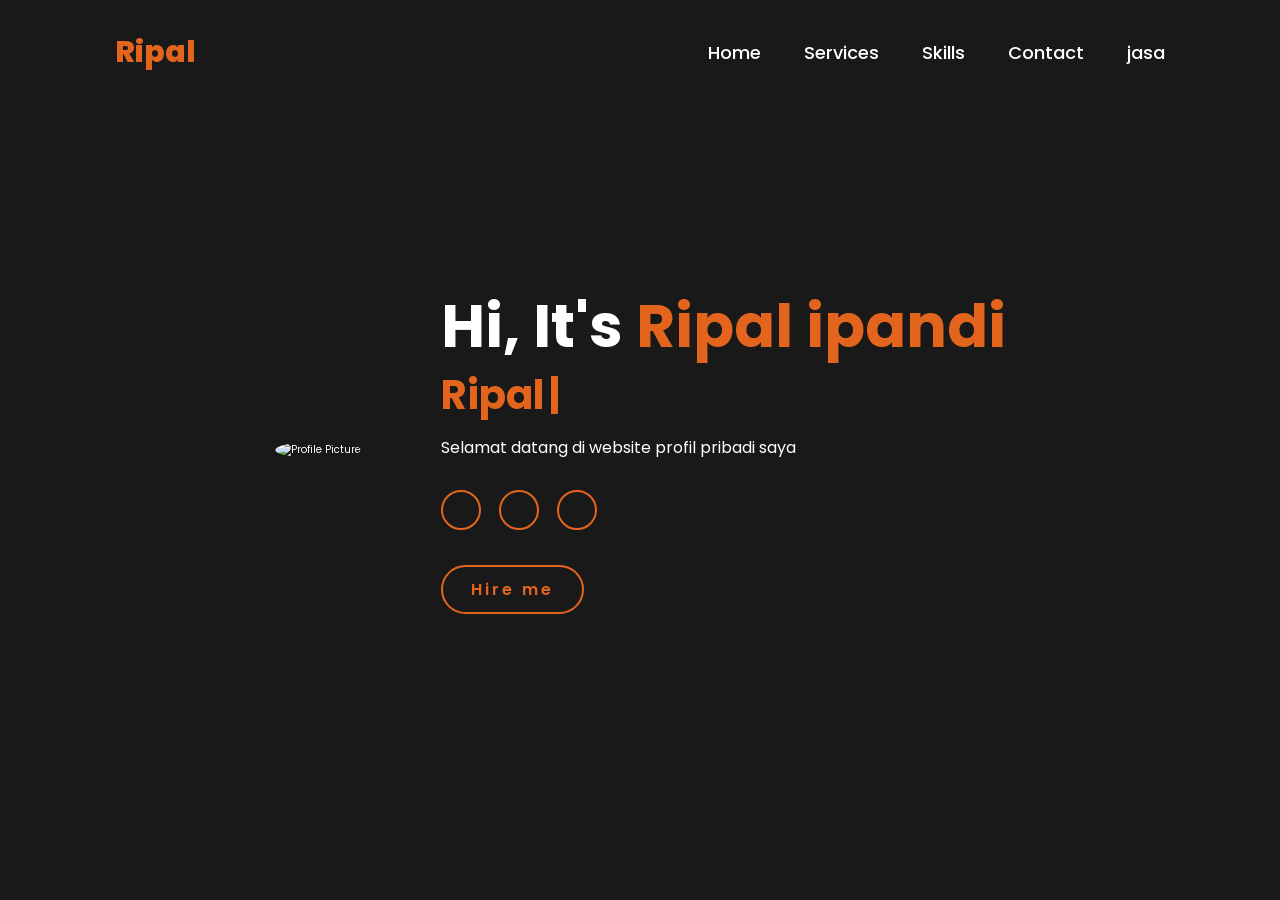
==== index.html @ 41887614 "Update index.html" ====
<!DOCTYPE html>
<html lang="en">
  <head>
    <meta charset="UTF-8" />
    <meta name="viewport" content="width=device-width, initial-scale=1.0" />
    <link
      rel="stylesheet"
      href="https://cdnjs.cloudflare.com/ajax/libs/font-awesome/6.5.2/css/all.min.css"
    />
    <link rel="stylesheet" href="css/style.css" />
    <title>Portfolio Website</title>
  </head>
  <body>
    <header>
      <a href="#" class="logo">Ripal</a>
      <nav>
        <a href="index.html">Home</a>
        <a href="services.html">Services</a>
        <a href="skills.html">Skills</a>
        <a href="contact.html">Contact</a>
        <a href="jasa.html">jasa</a>
      </nav>
    </header>
    <section class="home">
      <div class="home-img">
        <img
          src="https://ibb.co.com/NdtV3vMz"
          alt="Profile Picture"
        />
      </div>
      <div class="home-content">
        <h1>Hi, It's <span>Ripal ipandi</span></h1>
        <h3 class="typing-text"><span></span><span class="cursor">|</span></h3>
        <p>
          Selamat datang di website profil pribadi saya
        </p>
        <div class="social-icons">
         
  
          <a href="https://discord.gg/ngMMDXkQB"></i></a>
          <a href="https://www.instagram.com/ripalipandi14?utm_source=qr&igsh=MWpwNnZhbjR0bDN3dQ== class="fa-brands fa-instagram"></i></a>
          <a href=tiktok.com/@palltzyyy91"></i></a>
          
        </div>
        <a href="#" class="btn">Hire me</a>
      </div>
    </section>

    <script>
      // Typing effect for typing-text
      const typingText = document.querySelector(".typing-text span");
      const cursor = document.querySelector(".cursor");
      const words = ["Ripal si alienss"];
      let wordIndex = 0;
      let charIndex = 0;
      let isDeleting = false;

      function typeEffect() {
        const currentWord = words[wordIndex];
        const displayedText = isDeleting
          ? currentWord.substring(0, charIndex--)
          : currentWord.substring(0, charIndex++);

        typingText.textContent = displayedText;
        cursor.style.left = `${typingText.offsetWidth}px`; // Update cursor position

        if (!isDeleting && charIndex === currentWord.length) {
          isDeleting = true;
          setTimeout(typeEffect, 2000); // Pause before deleting
        } else if (isDeleting && charIndex === 0) {
          isDeleting = false;
          wordIndex = (wordIndex + 1) % words.length;
          setTimeout(typeEffect, 500); // Pause before typing next word
        } else {
          setTimeout(typeEffect, isDeleting ? 100 : 200);
        }
      }

      document.addEventListener("DOMContentLoaded", typeEffect);
    </script>
  </body>
</html>
---- css/style.css ----
/* Subscribe Tamzidan Mahdiyin di youtube untuk mendapatkan banyak template keren lainny. */

@import url("https://fonts.googleapis.com/css2?family=Poppins:wght@100;200;300;400;500;600&display=swap");

* {
  margin: 0;
  padding: 0;
  box-sizing: border-box;
  text-decoration: none;
  border: none;
  outline: none;
  font-family: "Poppins", sans-serif;
}

html {
  font-size: 62.5%;
}

body {
  width: 100%;
  height: 100vh;
  overflow-x: hidden;
  background-color: #191919;
  color: white;
}

header {
  margin-top: 20px;
  position: fixed;
  top: 0;
  left: 0;
  width: 100%;
  padding: 1rem 9%;
  background-color: transparent;
  display: flex;
  justify-content: space-between;
  align-items: center;
  z-index: 100;
}

.logo {
  font-size: 3rem;
  color: #e3651d;
  font-weight: 800;
  cursor: pointer;
  transition: 0.5s ease;
}

.logo:hover {
  transform: scale(1.1);
}

nav a {
  font-size: 1.8rem;
  color: white;
  margin-left: 4rem;
  font-weight: 500;
  transition: 0.3s ease;
  border-bottom: 3px solid transparent;
}

nav a:hover,
nav a.active {
  color: #e3651d;
  border-bottom: 3px solid #e3651d;
}

@media (max-width: 995px) {
  nav {
    position: absolute;
    display: none;
    top: 0;
    right: 0;
    width: 40%;
    border-left: 3px solid #e3651d;
    border-bottom: 3px solid #e3651d;
    border-bottom-left-radius: 2rem;
    padding: 1rem;
    background-color: #161616;
  }

  nav.active {
    display: block;
  }

  nav a {
    display: block;
    font-size: 2rem;
    margin: 3rem 0;
  }

  nav a:hover,
  nav a.active {
    padding: 1rem;
    border-radius: 0.5rem;
    border-bottom: 0.5rem solid #e3651d;
  }
}

section {
  min-height: 100vh;
  padding: 5rem 9% 5rem;
}

.home {
  display: flex;
  justify-content: center;
  align-items: center;
  gap: 8rem;
  background-color: #191919;
}

.home .home-content h1 {
  font-size: 6rem;
  font-weight: 700;
  line-height: 1.3;
}

span {
  color: #e3651d;
}

.home-content h3 {
  font-size: 4rem;
  margin-bottom: 1rem;
  font-weight: 700;
}

.home-content p {
  font-size: 1.6rem;
}

.home-img {
  border-radius: 50%;
}

.home-img img {
  position: relative;
  width: 32vw;
  border-radius: 50%;
  box-shadow: 0 0 25px solid #e3651d;
  cursor: pointer;
  transition: 0.2s linear;
}

.home-img img:hover {
  transform: scale(1.05);
}

.social-icons a {
  display: inline-flex;
  justify-content: center;
  align-items: center;
  width: 4rem;
  height: 4rem;
  background-color: transparent;
  border: 0.2rem solid #e3651d;
  font-size: 2rem;
  border-radius: 50%;
  margin: 3rem 1.5rem 3rem 0;
  transition: 0.3s ease;
  color: #e3651d;
}

..social-icons a {
  display: inline-flex;
  justify-content: center;
  align-items: center;
  width: 4rem;
  height: 4rem;
  margin: 3rem 1.5rem 3rem 0;

  background-color: transparent;
  border: 0.2rem solid #e3651d;
  border-radius: 50%;

  color: #e3651d;
  font-size: 2rem;

  transition: all 0.3s ease;
}

.social-icons a:hover {
  background-color: #e3651d;
  color: #191919;

  transform: scale(1.15) translateY(-5px);
  box-shadow: 0 0 25px #e3651d;
}

.btn {
  display: inline-block;
  padding: 1rem 2.8rem;

  background-color: #191919;
  border: 2px solid #e3651d;
  border-radius: 4rem;

  color: #e3651d;
  font-size: 1.6rem;
  font-weight: 600;
  letter-spacing: 0.3rem;

  cursor: pointer;
  transition: all 0.3s ease;
}

.btn:hover {
  background-color: #e3651d;
  color: #191919;

  transform: scale(1.05);
  box-shadow: 0 0 25px #e3651d;
}

.typing-text {
  position: relative;

  font-size: 3.4rem;
  font-weight: 600;

  display: inline-block;
}

.cursor {
  display: inline-block;
  margin-left: 5px;

  font-weight: bold;
  color: #e3651d;

  animation: blink 0.7s infinite;
}

@keyframes blink {
  50% {
    opacity: 0;
  }
}

@keyframes blink {
  50% {
    opacity: 0;
  }
}

@media (max-width: 1000px) {
  .home {
    gap: 4rem;
  }
}

@media (max-width: 995px) {
  .home {
    flex-direction: column;
    margin: 5rem 4rem;
  }

  .home .home-content h3 {
    font-size: 2.5rem;
  }

  .home-content h1 {
    font-size: 5rem;
  }

  .home-img img {
    width: 70vw;
    margin-top: 4rem;
  }
}

/* Subscribe Tamzidan Mahdiyin di youtube untuk mendapatkan banyak template keren lainny. */
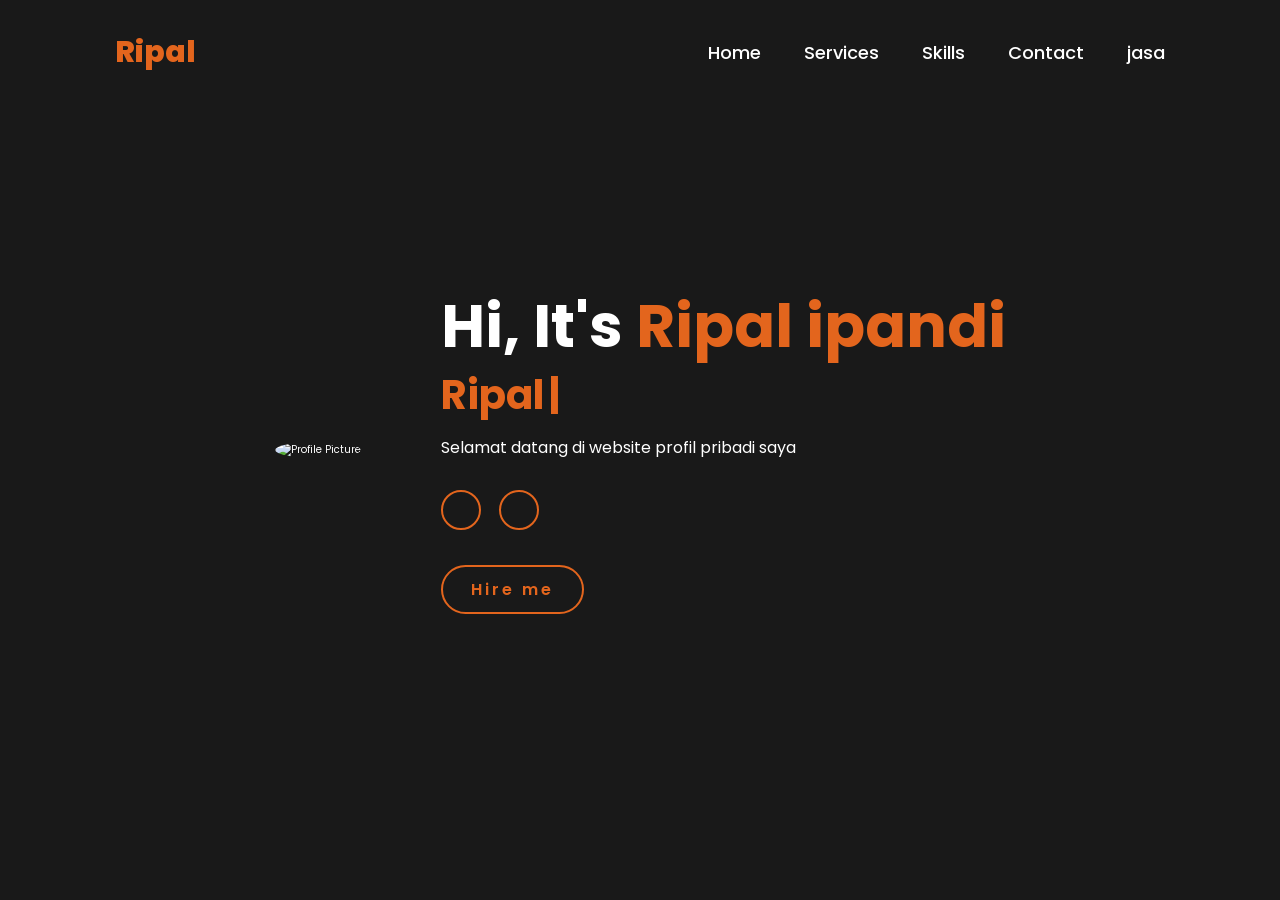
==== commit 8ed8646f: "Update index.html" ====
--- a/index.html
+++ b/index.html
@@ -39,7 +39,7 @@
   
           <a href="https://discord.gg/ngMMDXkQB"></i></a>
           <a href="https://www.instagram.com/ripalipandi14?utm_source=qr&igsh=MWpwNnZhbjR0bDN3dQ== class="fa-brands fa-instagram"></i></a>
-          <a href=tiktok.com/@palltzyyy91"></i></a>
+        
           
         </div>
         <a href="#" class="btn">Hire me</a>
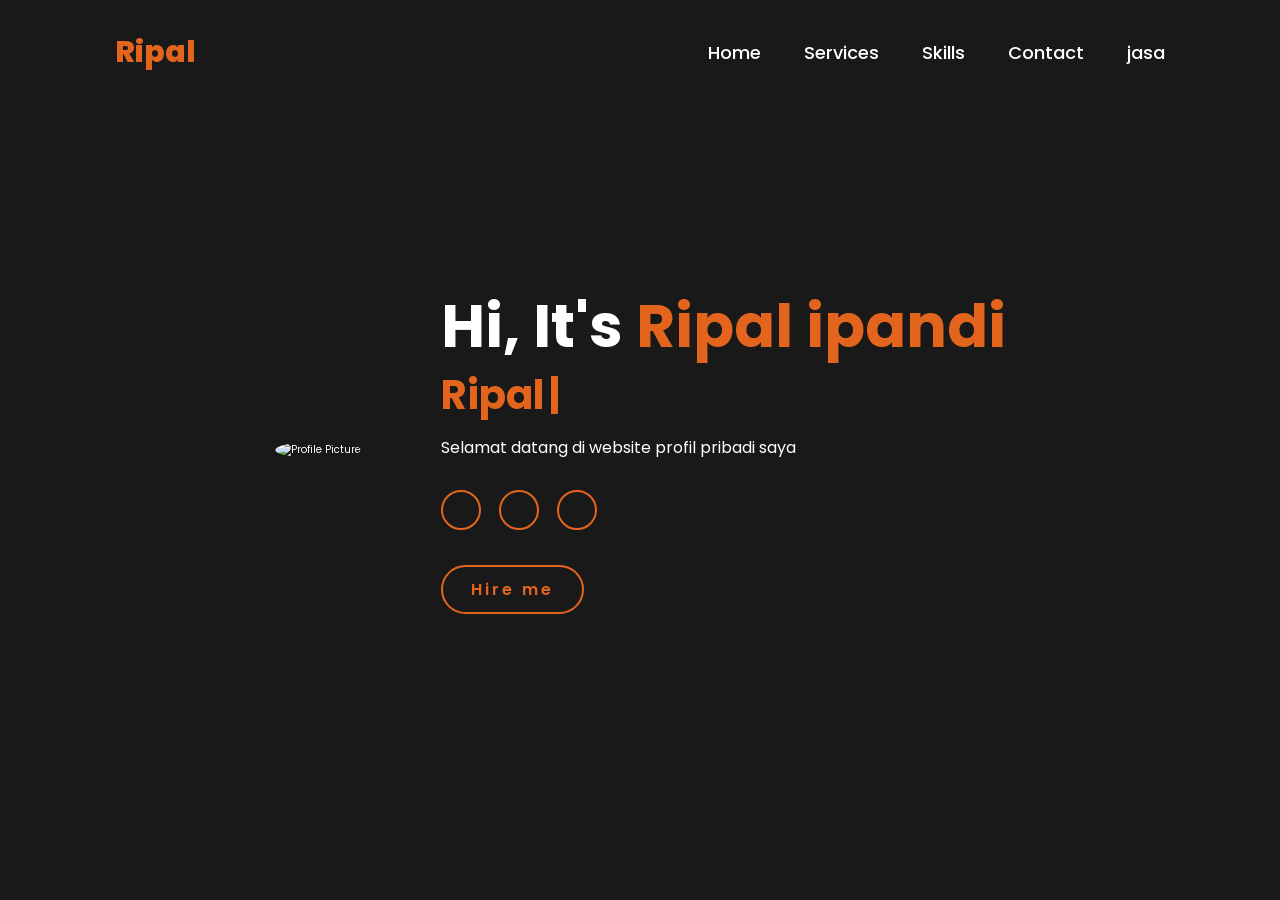
==== commit 61c2ae3d: "Update index.html" ====
--- a/index.html
+++ b/index.html
@@ -39,7 +39,7 @@
   
           <a href="https://discord.gg/ngMMDXkQB"></i></a>
           <a href="https://www.instagram.com/ripalipandi14?utm_source=qr&igsh=MWpwNnZhbjR0bDN3dQ== class="fa-brands fa-instagram"></i></a>
-        
+          <a href="https://tiktok.com/@pallzztzy"></a>
           
         </div>
         <a href="#" class="btn">Hire me</a>
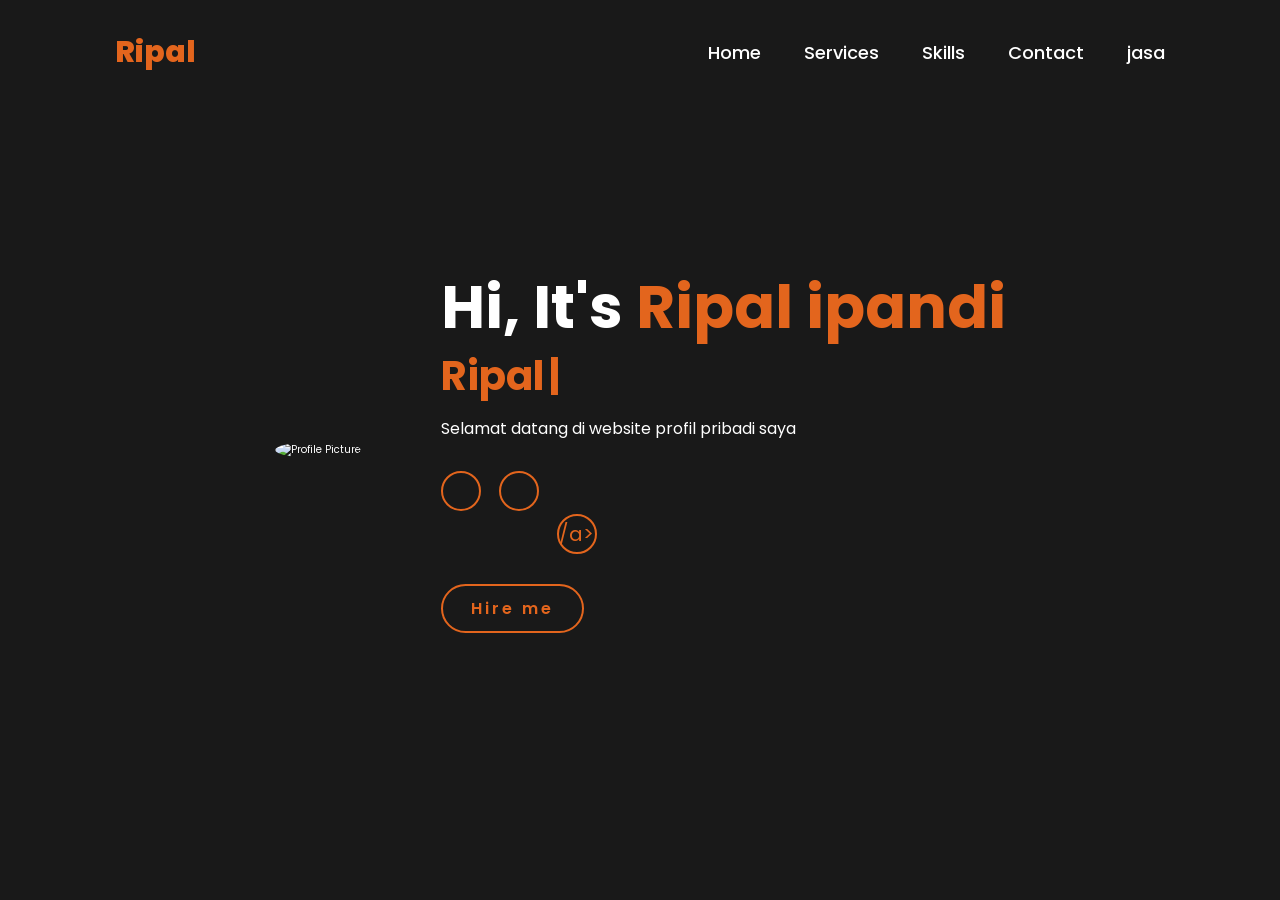
==== commit 74a8061d: "Update index.html" ====
--- a/index.html
+++ b/index.html
@@ -39,7 +39,7 @@
   
           <a href="https://discord.gg/ngMMDXkQB"></i></a>
           <a href="https://www.instagram.com/ripalipandi14?utm_source=qr&igsh=MWpwNnZhbjR0bDN3dQ== class="fa-brands fa-instagram"></i></a>
-          <a href="https://tiktok.com/@pallzztzy"></a>
+          <a href="https://tiktok.com/@pallzztzy"></i>/a>
           
         </div>
         <a href="#" class="btn">Hire me</a>
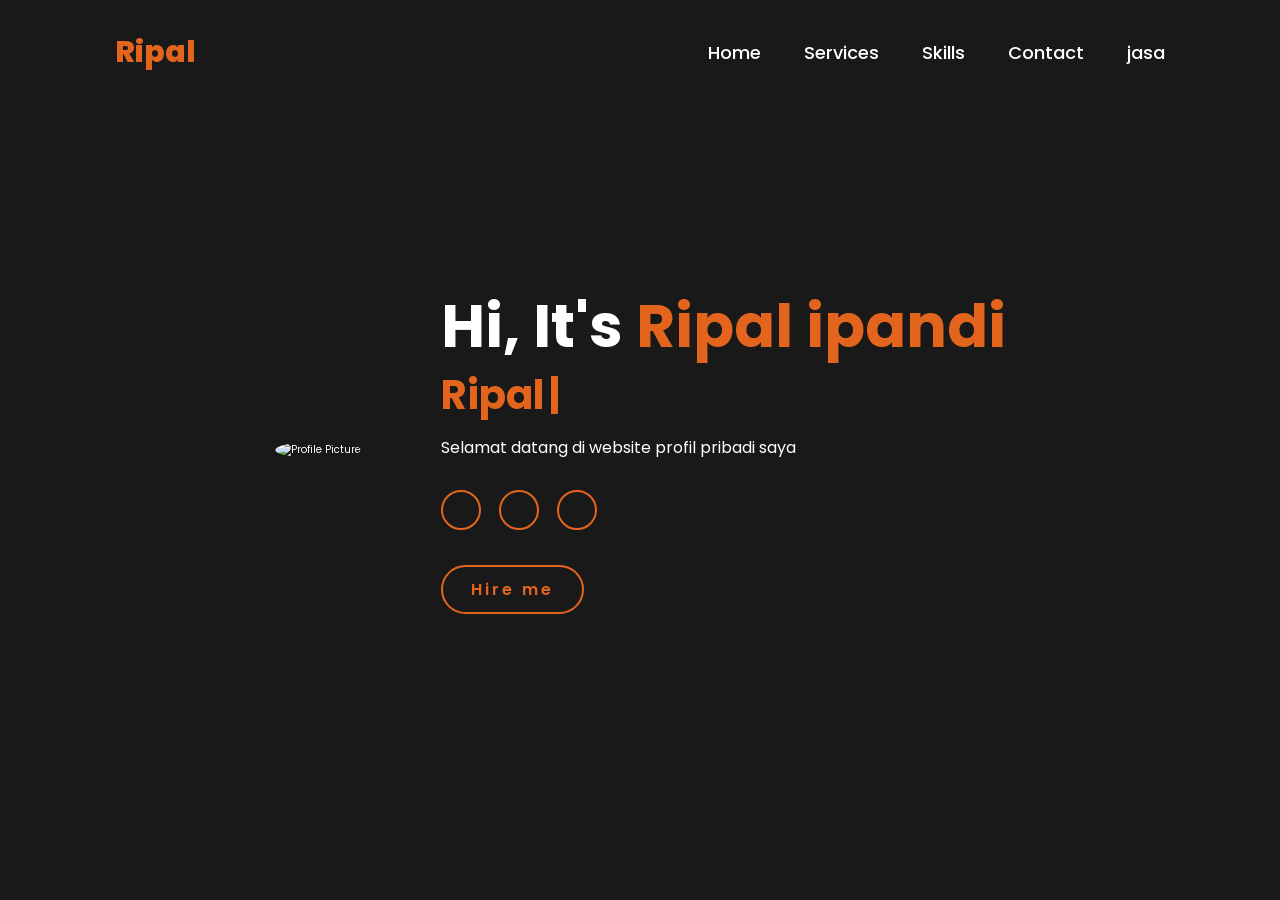
==== commit 8cba6e62: "Update index.html" ====
--- a/index.html
+++ b/index.html
@@ -39,7 +39,7 @@
   
           <a href="https://discord.gg/ngMMDXkQB"></i></a>
           <a href="https://www.instagram.com/ripalipandi14?utm_source=qr&igsh=MWpwNnZhbjR0bDN3dQ== class="fa-brands fa-instagram"></i></a>
-          <a href="https://tiktok.com/@pallzztzy"></i>/a>
+          <a href="https://tiktok.com/@pallzztzy"></i>
           
         </div>
         <a href="#" class="btn">Hire me</a>
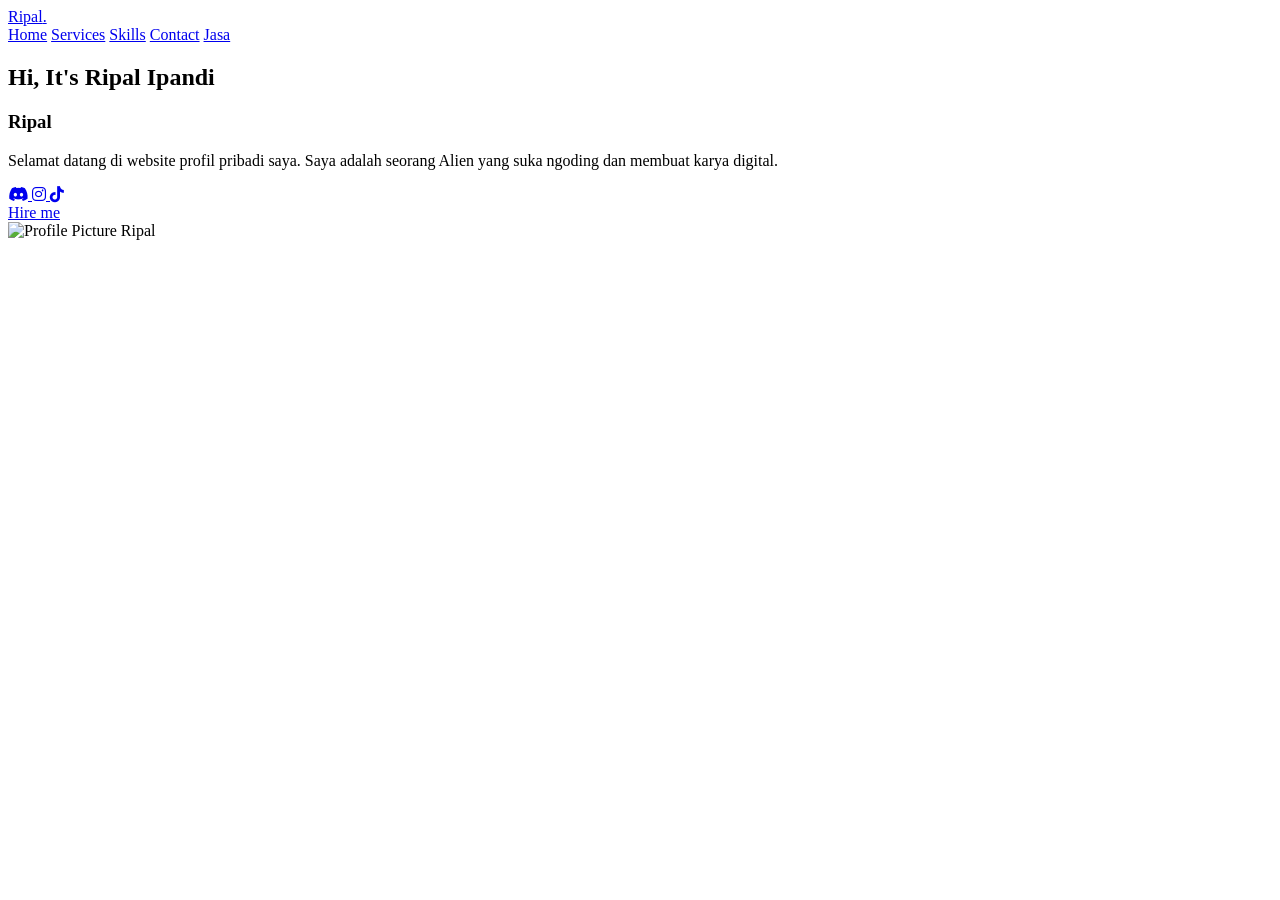
==== commit d9919f4e: "Update index.html" ====
--- a/index.html
+++ b/index.html
@@ -1,81 +1,113 @@
 <!DOCTYPE html>
-<html lang="en">
+<html lang="id">
   <head>
     <meta charset="UTF-8" />
     <meta name="viewport" content="width=device-width, initial-scale=1.0" />
+    <title>Portfolio Website - Ripal</title>
+    
+    <!-- Font Awesome untuk Ikon Sosial Media -->
     <link
       rel="stylesheet"
       href="https://cdnjs.cloudflare.com/ajax/libs/font-awesome/6.5.2/css/all.min.css"
     />
-    <link rel="stylesheet" href="css/style.css" />
-    <title>Portfolio Website</title>
+    
+    <!-- Link ke file CSS eksternal -->
+    <link rel="stylesheet" href="style.css" />
   </head>
   <body>
     <header>
-      <a href="#" class="logo">Ripal</a>
+      <a href="#" class="logo">Ripal<span>.</span></a>
       <nav>
-        <a href="index.html">Home</a>
-        <a href="services.html">Services</a>
-        <a href="skills.html">Skills</a>
-        <a href="contact.html">Contact</a>
-        <a href="jasa.html">jasa</a>
+        <!-- Pastikan file ini bernama index.html agar link home berfungsi, 
+             atau ganti href="#" untuk demo -->
+        <a href="#home">Home</a>
+        <a href="#services">Services</a>
+        <a href="#skills">Skills</a>
+        <a href="#contact">Contact</a>
+        <a href="#jasa">Jasa</a>
       </nav>
     </header>
-    <section class="home">
+
+    <!-- Tambahkan id="home" untuk navigasi scroll -->
+    <section class="home" id="home">
+      <div class="home-content">
+        <h1>Hi, It's <span>Ripal Ipandi</span></h1>
+        
+        <!-- Typing Effect Container -->
+        <h3 class="typing-text">
+          <span></span><span class="cursor">&nbsp;</span>
+        </h3>
+        
+        <p>
+          Selamat datang di website profil pribadi saya. Saya adalah seorang Alien yang suka ngoding dan membuat karya digital.
+        </p>
+        
+        <!-- Social Icons -->
+        <div class="social-icons">
+          <!-- Discord -->
+          <a href="https://discord.gg/ngMMDXkQB" target="_blank" aria-label="Discord">
+            <i class="fa-brands fa-discord"></i>
+          </a>
+          
+          <!-- Instagram -->
+          <a href="https://www.instagram.com/ripalipandi14?utm_source=qr&igsh=MWpwNnZhbjR0bDN3dQ==" target="_blank" aria-label="Instagram">
+            <i class="fa-brands fa-instagram"></i>
+          </a>
+          
+          <!-- TikTok -->
+          <a href="https://tiktok.com/@pallzztzy" target="_blank" aria-label="TikTok">
+            <i class="fa-brands fa-tiktok"></i>
+          </a>
+        </div>
+
+        <a href="#contact" class="btn">Hire me</a>
+      </div>
+
       <div class="home-img">
+        <!-- Menggunakan placeholder yang lebih stabil, ganti src dengan link asli Anda jika sudah valid -->
         <img
-          src="https://ibb.co.com/NdtV3vMz"
-          alt="Profile Picture"
+          src="https://picsum.photos/seed/ripal/400/400"
+          alt="Profile Picture Ripal"
         />
-      </div>
-      <div class="home-content">
-        <h1>Hi, It's <span>Ripal ipandi</span></h1>
-        <h3 class="typing-text"><span></span><span class="cursor">|</span></h3>
-        <p>
-          Selamat datang di website profil pribadi saya
-        </p>
-        <div class="social-icons">
-         
-  
-          <a href="https://discord.gg/ngMMDXkQB"></i></a>
-          <a href="https://www.instagram.com/ripalipandi14?utm_source=qr&igsh=MWpwNnZhbjR0bDN3dQ== class="fa-brands fa-instagram"></i></a>
-          <a href="https://tiktok.com/@pallzztzy"></i>
-          
-        </div>
-        <a href="#" class="btn">Hire me</a>
       </div>
     </section>
 
     <script>
-      // Typing effect for typing-text
-      const typingText = document.querySelector(".typing-text span");
-      const cursor = document.querySelector(".cursor");
-      const words = ["Ripal si alienss"];
+      // Typing effect logic
+      const typingTextSpan = document.querySelector(".typing-text span");
+      const words = ["Ripal si Alienss", "Web Developer", "Creative Designer"];
       let wordIndex = 0;
       let charIndex = 0;
       let isDeleting = false;
 
       function typeEffect() {
         const currentWord = words[wordIndex];
+        
+        // Logika mengetik atau menghapus
         const displayedText = isDeleting
           ? currentWord.substring(0, charIndex--)
           : currentWord.substring(0, charIndex++);
 
-        typingText.textContent = displayedText;
-        cursor.style.left = `${typingText.offsetWidth}px`; // Update cursor position
+        typingTextSpan.textContent = displayedText;
+
+        // Kecepatan mengetik
+        let typeSpeed = isDeleting ? 100 : 200;
 
         if (!isDeleting && charIndex === currentWord.length) {
+          // Jika kata selesai diketik, tunggu sebentar sebelum menghapus
           isDeleting = true;
-          setTimeout(typeEffect, 2000); // Pause before deleting
+          typeSpeed = 2000; 
         } else if (isDeleting && charIndex === 0) {
+          // Jika penghapusan selesai, pindah ke kata berikutnya
           isDeleting = false;
           wordIndex = (wordIndex + 1) % words.length;
-          setTimeout(typeEffect, 500); // Pause before typing next word
-        } else {
-          setTimeout(typeEffect, isDeleting ? 100 : 200);
+          typeSpeed = 500;
         }
+
+        setTimeout(typeEffect, typeSpeed);
       }
 
+      // Jalankan efek ketika halaman dimuat
       document.addEventListener("DOMContentLoaded", typeEffect);
     </script>
   </body>
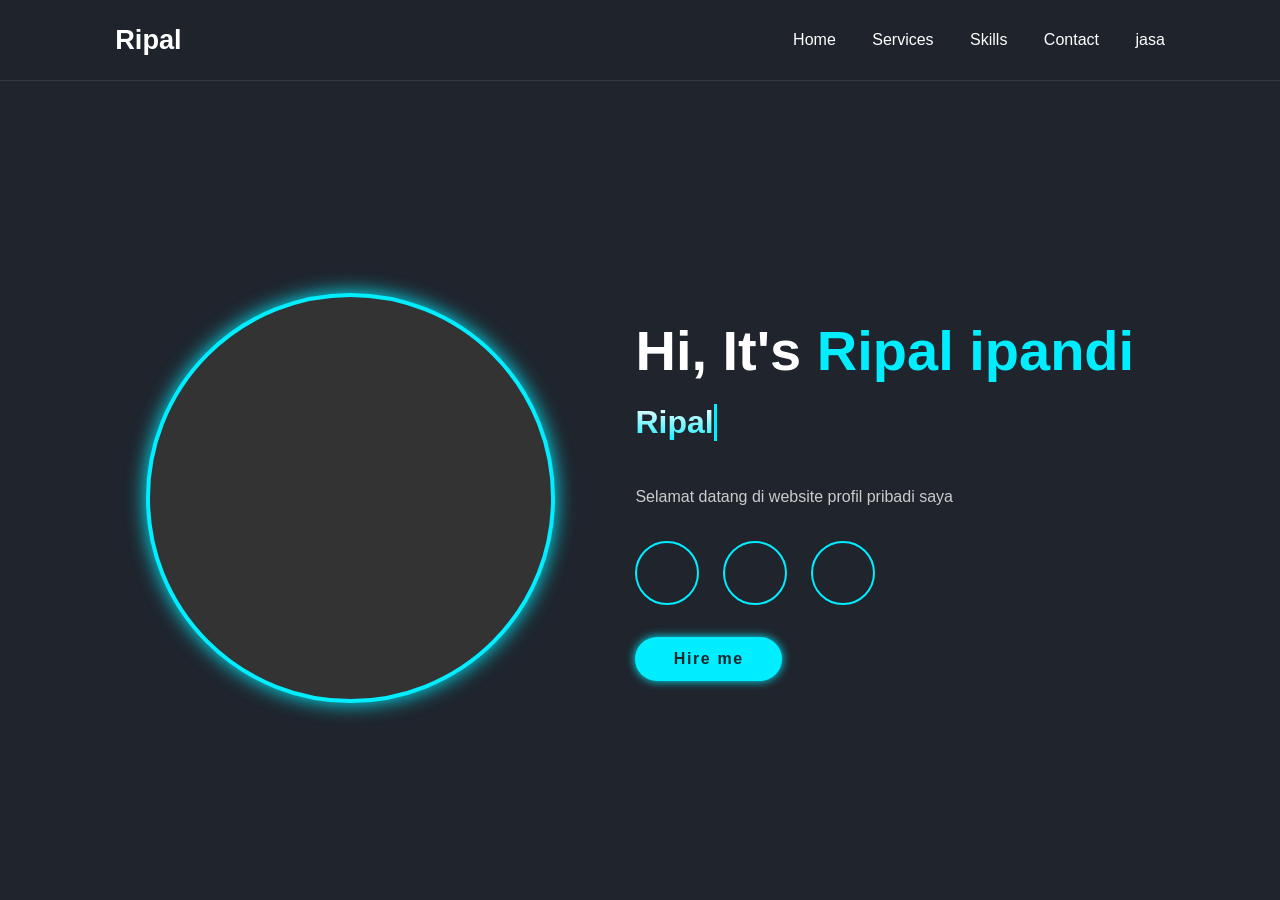
==== commit d40c1a3e: "Update index.html" ====
--- a/index.html
+++ b/index.html
@@ -1,114 +1,82 @@
-<!DOCTYPE html>
-<html lang="id">
+ <!DOCTYPE html>
+<html lang="en">
   <head>
     <meta charset="UTF-8" />
     <meta name="viewport" content="width=device-width, initial-scale=1.0" />
-    <title>Portfolio Website - Ripal</title>
-    
-    <!-- Font Awesome untuk Ikon Sosial Media -->
     <link
       rel="stylesheet"
       href="https://cdnjs.cloudflare.com/ajax/libs/font-awesome/6.5.2/css/all.min.css"
     />
-    
-    <!-- Link ke file CSS eksternal -->
-    <link rel="stylesheet" href="style.css" />
+    <link rel="stylesheet" href="css/style.css" />
+    <title>Portfolio Website</title>
   </head>
   <body>
     <header>
-      <a href="#" class="logo">Ripal<span>.</span></a>
+      <a href="#" class="logo">Ripal</a>
       <nav>
-        <!-- Pastikan file ini bernama index.html agar link home berfungsi, 
-             atau ganti href="#" untuk demo -->
-        <a href="#home">Home</a>
-        <a href="#services">Services</a>
-        <a href="#skills">Skills</a>
-        <a href="#contact">Contact</a>
-        <a href="#jasa">Jasa</a>
+        <a href="index.html">Home</a>
+        <a href="services.html">Services</a>
+        <a href="skills.html">Skills</a>
+        <a href="contact.html">Contact</a>
+        <a href="jasa.html">jasa</a>
       </nav>
     </header>
-
-    <!-- Tambahkan id="home" untuk navigasi scroll -->
-    <section class="home" id="home">
+    <section class="home">
+      <div class="home-img">
+        <img
+          src="https://ibb.co.com/NdtV3vMz"
+          alt="Profile Picture"
+        />
+      </div>
       <div class="home-content">
-        <h1>Hi, It's <span>Ripal Ipandi</span></h1>
-        
-        <!-- Typing Effect Container -->
-        <h3 class="typing-text">
-          <span></span><span class="cursor">&nbsp;</span>
-        </h3>
-        
+        <h1>Hi, It's <span>Ripal ipandi</span></h1>
+        <h3 class="typing-text"><span></span><span class="cursor">|</span></h3>
         <p>
-          Selamat datang di website profil pribadi saya. Saya adalah seorang Alien yang suka ngoding dan membuat karya digital.
+          Selamat datang di website profil pribadi saya
         </p>
-        
-        <!-- Social Icons -->
         <div class="social-icons">
-          <!-- Discord -->
-          <a href="https://discord.gg/ngMMDXkQB" target="_blank" aria-label="Discord">
-            <i class="fa-brands fa-discord"></i>
-          </a>
+         
+  
+          <a href="https://discord.gg/ngMMDXkQB"></i></a>
+          <a href="https://www.instagram.com/ripalipandi14?utm_source=qr&igsh=MWpwNnZhbjR0bDN3dQ== class="fa-brands fa-instagram"></i></a>
+          <a href="https://tiktok.com/@pallzztzy"></i>
           
-          <!-- Instagram -->
-          <a href="https://www.instagram.com/ripalipandi14?utm_source=qr&igsh=MWpwNnZhbjR0bDN3dQ==" target="_blank" aria-label="Instagram">
-            <i class="fa-brands fa-instagram"></i>
-          </a>
-          
-          <!-- TikTok -->
-          <a href="https://tiktok.com/@pallzztzy" target="_blank" aria-label="TikTok">
-            <i class="fa-brands fa-tiktok"></i>
-          </a>
         </div>
-
-        <a href="#contact" class="btn">Hire me</a>
-      </div>
-
-      <div class="home-img">
-        <!-- Menggunakan placeholder yang lebih stabil, ganti src dengan link asli Anda jika sudah valid -->
-        <img
-          src="https://picsum.photos/seed/ripal/400/400"
-          alt="Profile Picture Ripal"
-        />
+        <a href="#" class="btn">Hire me</a>
       </div>
     </section>
 
     <script>
-      // Typing effect logic
-      const typingTextSpan = document.querySelector(".typing-text span");
-      const words = ["Ripal si Alienss", "Web Developer", "Creative Designer"];
+      // Typing effect for typing-text
+      const typingText = document.querySelector(".typing-text span");
+      const cursor = document.querySelector(".cursor");
+      const words = ["Ripal si alienss"];
       let wordIndex = 0;
       let charIndex = 0;
       let isDeleting = false;
 
       function typeEffect() {
         const currentWord = words[wordIndex];
-        
-        // Logika mengetik atau menghapus
         const displayedText = isDeleting
           ? currentWord.substring(0, charIndex--)
           : currentWord.substring(0, charIndex++);
 
-        typingTextSpan.textContent = displayedText;
-
-        // Kecepatan mengetik
-        let typeSpeed = isDeleting ? 100 : 200;
+        typingText.textContent = displayedText;
+        cursor.style.left = `${typingText.offsetWidth}px`; // Update cursor position
 
         if (!isDeleting && charIndex === currentWord.length) {
-          // Jika kata selesai diketik, tunggu sebentar sebelum menghapus
           isDeleting = true;
-          typeSpeed = 2000; 
+          setTimeout(typeEffect, 2000); // Pause before deleting
         } else if (isDeleting && charIndex === 0) {
-          // Jika penghapusan selesai, pindah ke kata berikutnya
           isDeleting = false;
           wordIndex = (wordIndex + 1) % words.length;
-          typeSpeed = 500;
+          setTimeout(typeEffect, 500); // Pause before typing next word
+        } else {
+          setTimeout(typeEffect, isDeleting ? 100 : 200);
         }
-
-        setTimeout(typeEffect, typeSpeed);
       }
 
-      // Jalankan efek ketika halaman dimuat
       document.addEventListener("DOMContentLoaded", typeEffect);
     </script>
   </body>
-</html>
+</html> 
--- a/css/style.css
+++ b/css/style.css
@@ -0,0 +1,242 @@
+/* --- Reset & Variabel CSS --- */
+:root {
+  --bg-color: #1f242d;
+  --second-bg-color: #323946;
+  --text-color: #fff;
+  --main-color: #0ef; /* Warna aksen cyan */
+  --nav-bg: rgba(31, 36, 45, 0.95);
+}
+
+* {
+  margin: 0;
+  padding: 0;
+  box-sizing: border-box;
+  text-decoration: none;
+  border: none;
+  outline: none;
+  scroll-behavior: smooth;
+  font-family: 'Segoe UI', Tahoma, Geneva, Verdana, sans-serif;
+}
+
+body {
+  background: var(--bg-color);
+  color: var(--text-color);
+  overflow-x: hidden;
+}
+
+/* --- Header & Navigasi --- */
+header {
+  position: fixed;
+  top: 0;
+  left: 0;
+  width: 100%;
+  padding: 1.5rem 9%;
+  background: var(--nav-bg);
+  display: flex;
+  justify-content: space-between;
+  align-items: center;
+  z-index: 100;
+  backdrop-filter: blur(10px);
+  border-bottom: 1px solid rgba(255, 255, 255, 0.1);
+}
+
+.logo {
+  font-size: 1.7rem;
+  color: var(--text-color);
+  font-weight: 700;
+  cursor: pointer;
+  transition: 0.3s;
+}
+
+.logo span {
+  color: var(--main-color);
+}
+
+nav a {
+  font-size: 1rem;
+  color: var(--text-color);
+  margin-left: 2rem;
+  font-weight: 500;
+  transition: 0.3s;
+  position: relative;
+}
+
+nav a:hover,
+nav a.active {
+  color: var(--main-color);
+}
+
+nav a::after {
+  content: '';
+  position: absolute;
+  left: 0;
+  bottom: -6px;
+  width: 0;
+  height: 2px;
+  background: var(--main-color);
+  transition: 0.3s;
+}
+
+nav a:hover::after {
+  width: 100%;
+}
+
+/* --- Section Home (Layout Utama) --- */
+.home {
+  display: flex;
+  justify-content: center;
+  align-items: center;
+  min-height: 100vh;
+  padding: 8rem 9% 2rem;
+  gap: 5rem; /* Jarak antara teks dan gambar */
+}
+
+.home-content {
+  max-width: 600px;
+  z-index: 1;
+}
+
+.home-content h1 {
+  font-size: 3.5rem;
+  font-weight: 700;
+  line-height: 1.3;
+}
+
+.home-content h1 span {
+  color: var(--main-color);
+}
+
+.home-content h3 {
+  font-size: 2rem;
+  font-weight: 700;
+  margin: 1rem 0;
+  color: transparent;
+  -webkit-background-clip: text;
+  background-clip: text;
+  background-image: linear-gradient(var(--text-color), var(--main-color));
+}
+
+.typing-text {
+  position: relative;
+  display: inline-block;
+  min-height: 2.5rem; /* Mencegah layout shift */
+}
+
+.cursor {
+  display: inline-block;
+  width: 3px;
+  background-color: var(--main-color);
+  animation: blink 0.7s infinite;
+}
+
+@keyframes blink {
+  0%, 100% { opacity: 1; }
+  50% { opacity: 0; }
+}
+
+.home-content p {
+  font-size: 1rem;
+  margin: 1.5rem 0 2rem;
+  color: #ccc;
+  line-height: 1.6;
+}
+
+/* --- Social Icons --- */
+.social-icons {
+  display: flex;
+  gap: 1.5rem; /* Jarak antar ikon */
+  margin-bottom: 2rem;
+}
+
+.social-icons a {
+  display: inline-flex;
+  justify-content: center;
+  align-items: center;
+  width: 4rem;
+  height: 4rem;
+  background: transparent;
+  border: 2px solid var(--main-color);
+  border-radius: 50%;
+  font-size: 1.8rem;
+  color: var(--main-color);
+  transition: 0.5s ease;
+}
+
+.social-icons a:hover {
+  background: var(--main-color);
+  color: var(--bg-color);
+  box-shadow: 0 0 20px var(--main-color);
+  transform: translateY(-5px);
+}
+
+/* --- Button --- */
+.btn {
+  display: inline-block;
+  padding: 0.8rem 2.4rem;
+  background: var(--main-color);
+  border-radius: 4rem;
+  box-shadow: 0 0 10px var(--main-color);
+  font-size: 1rem;
+  color: var(--bg-color);
+  letter-spacing: 0.1rem;
+  font-weight: 600;
+  transition: 0.5s ease;
+}
+
+.btn:hover {
+  box-shadow: none;
+  background: transparent;
+  color: var(--main-color);
+  border: 2px solid var(--main-color);
+}
+
+/* --- Home Image (Profil) --- */
+.home-img {
+  display: flex;
+  justify-content: center;
+  align-items: center;
+}
+
+.home-img img {
+  width: 32vw;
+  height: 32vw;
+  min-width: 250px;
+  min-height: 250px;
+  object-fit: cover;
+  border-radius: 50%;
+  border: 4px solid var(--main-color);
+  box-shadow: 0 0 20px var(--main-color);
+  animation: floatImage 4s ease-in-out infinite;
+  background-color: #333;
+}
+
+@keyframes floatImage {
+  0% { transform: translateY(0); }
+  50% { transform: translateY(-20px); }
+  100% { transform: translateY(0); }
+}
+
+/* --- Responsive Design (Mobile) --- */
+@media (max-width: 991px) {
+  header {
+    padding: 1.5rem 4%;
+  }
+  .home {
+    padding: 8rem 4% 2rem;
+    flex-direction: column-reverse; /* Gambar pindah ke atas di mobile */
+    gap: 2rem;
+  }
+  .home-img img {
+    width: 50vw;
+    height: 50vw;
+  }
+}
+
+@media (max-width: 768px) {
+  .home-content h1 {
+    font-size: 2.5rem;
+  }
+  nav {
+    display: none; /* Sembunyikan menu desktop di layar kecil */
+  }
+}
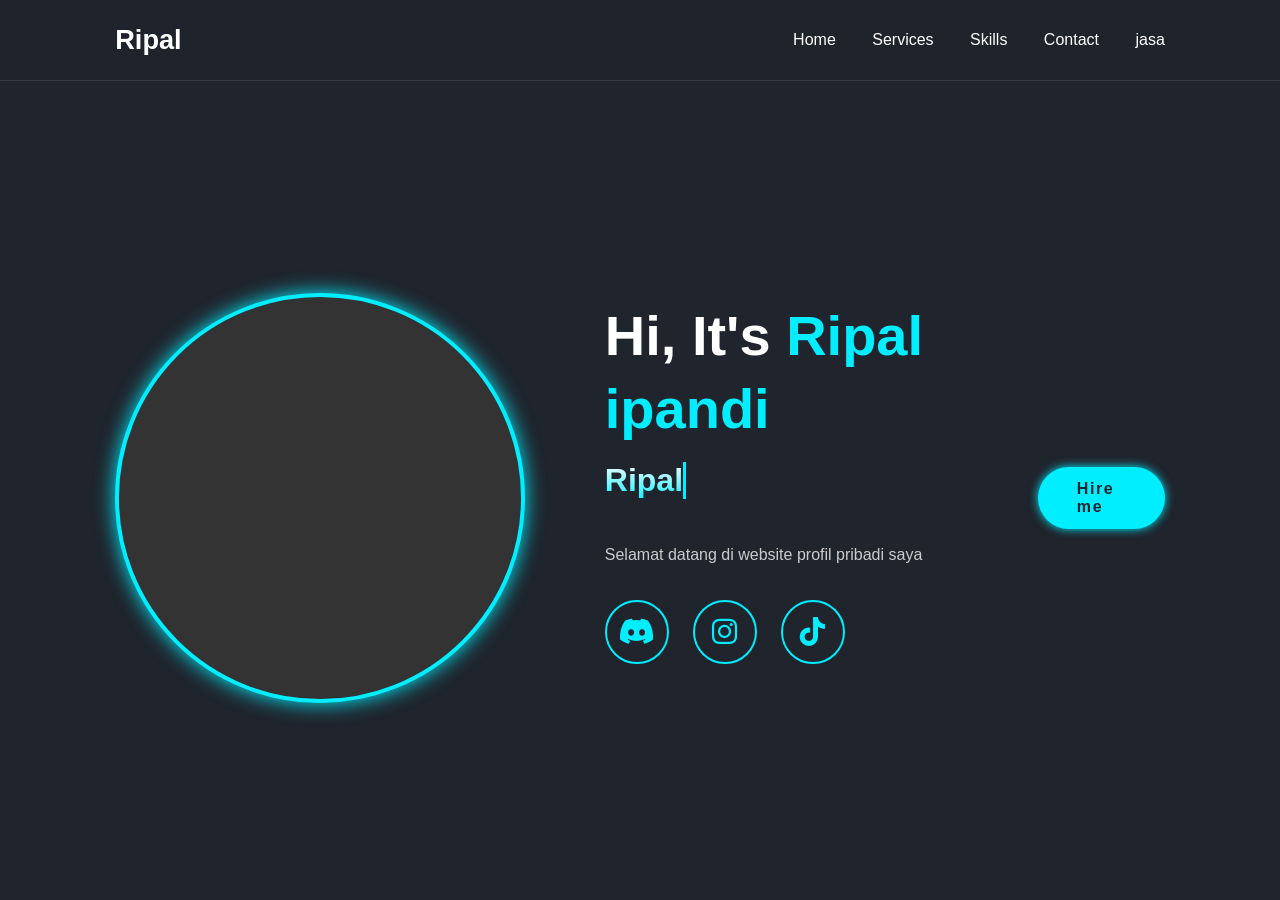
==== commit 17ad675d: "Update index.html" ====
--- a/index.html
+++ b/index.html
@@ -35,12 +35,24 @@
           Selamat datang di website profil pribadi saya
         </p>
         <div class="social-icons">
-         
+      
+    <!-- Logo Discord -->
+    <a href="https://discord.gg/ngMMDXkQB" target="_blank">
+        <i class="fa-brands fa-discord"></i>
+    </a>
+
+    <!-- Logo Instagram -->
+    <a href="https://www.instagram.com/ripalipandi14" target="_blank">
+        <i class="fa-brands fa-instagram"></i>
+    </a>
+
+    <!-- Logo TikTok -->
+    <a href="https://tiktok.com/@pallzztzy" target="_blank">
+        <i class="fa-brands fa-tiktok"></i>
+    </a>
+</div> 
   
-          <a href="https://discord.gg/ngMMDXkQB"></i></a>
-          <a href="https://www.instagram.com/ripalipandi14?utm_source=qr&igsh=MWpwNnZhbjR0bDN3dQ== class="fa-brands fa-instagram"></i></a>
-          <a href="https://tiktok.com/@pallzztzy"></i>
-          
+       
         </div>
         <a href="#" class="btn">Hire me</a>
       </div>
